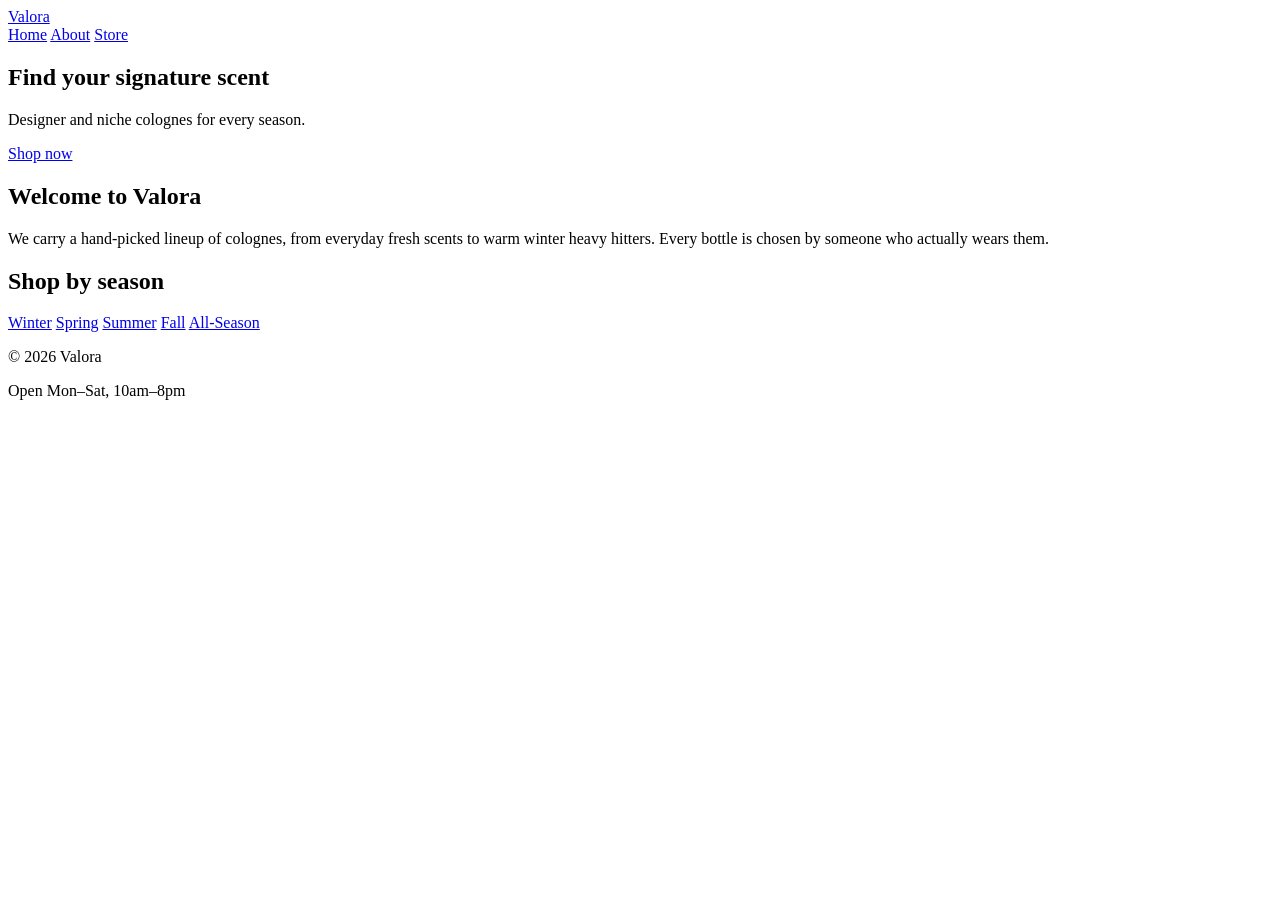
==== index.html @ 983aca22 "Did about index and stor page html" ====
<!doctype html>
<html lang="en">
  <head>
    <meta charset="UTF-8" />
    <meta name="viewport" content="width=device-width, initial-scale=1.0" />
    <title>Valora | Home</title>
    <link rel="stylesheet" href="./src/styles/main.css" />
  </head>
  <body>
    <!-- Shared header -->
    <header class="site-header">
      <a href="./index.html" class="logo">Valora</a>
      <nav>
        <a href="./index.html">Home</a>
        <a href="./about.html">About</a>
        <a href="./store.html">Store</a>
      </nav>
    </header>

    <main>
      <!-- Hero banner -->
      <section class="hero">
        <h1>Find your signature scent</h1>
        <p>Designer and niche colognes for every season.</p>
        <a href="./store.html" class="btn">Shop now</a>
      </section>

      <!-- Intro -->
      <section class="intro">
        <h2>Welcome to Valora</h2>
        <p>
          We carry a hand-picked lineup of colognes, from everyday fresh scents
          to warm winter heavy hitters. Every bottle is chosen by someone who
          actually wears them.
        </p>
      </section>

      <!-- Featured categories -->
      <section class="categories">
        <h2>Shop by season</h2>
        <div class="category-grid">
          <a href="./store.html" class="category-card">Winter</a>
          <a href="./store.html" class="category-card">Spring</a>
          <a href="./store.html" class="category-card">Summer</a>
          <a href="./store.html" class="category-card">Fall</a>
          <a href="./store.html" class="category-card">All-Season</a>
        </div>
      </section>
    </main>

    <!-- Shared footer -->
    <footer class="site-footer">
      <p>&copy; 2026 Valora</p>
      <p>Open Mon–Sat, 10am–8pm</p>
    </footer>
  </body>
</html>
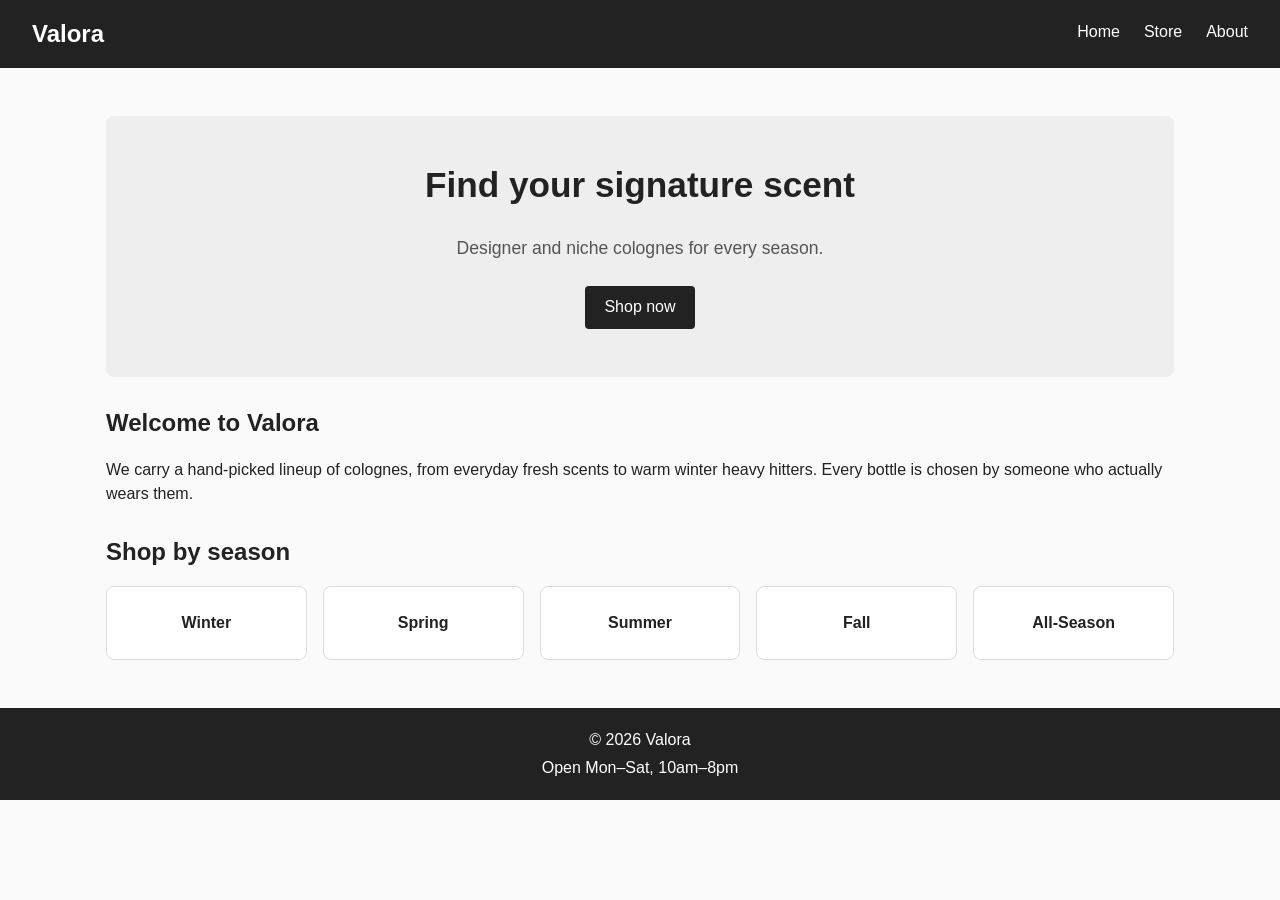
==== commit ff16ae7c: "Moved about to the right of store" ====
--- a/index.html
+++ b/index.html
@@ -12,8 +12,8 @@
       <a href="./index.html" class="logo">Valora</a>
       <nav>
         <a href="./index.html">Home</a>
+        <a href="./store.html">Store</a>
         <a href="./about.html">About</a>
-        <a href="./store.html">Store</a>
       </nav>
     </header>
 
--- a/src/styles/main.css
+++ b/src/styles/main.css
@@ -0,0 +1,267 @@
+/* Base */
+* {
+  box-sizing: border-box;
+}
+
+body {
+  margin: 0;
+  font-family: Arial, Helvetica, sans-serif;
+  color: #222;
+  background: #fafafa;
+  line-height: 1.5;
+}
+
+main {
+  max-width: 1100px;
+  margin: 0 auto;
+  padding: 1rem;
+}
+
+a {
+  color: inherit;
+}
+
+img {
+  max-width: 100%;
+}
+
+h1,
+h2,
+h3 {
+  line-height: 1.2;
+}
+
+main > section {
+  margin: 2rem 0;
+}
+
+a:focus-visible,
+button:focus-visible {
+  outline: 2px solid #d4a373;
+  outline-offset: 2px;
+}
+
+/* Header */
+.site-header {
+  display: flex;
+  flex-wrap: wrap;
+  justify-content: space-between;
+  align-items: center;
+  gap: 1rem;
+  padding: 1rem 2rem;
+  background: #222;
+  color: #fff;
+}
+
+.logo {
+  font-size: 1.5rem;
+  font-weight: bold;
+  text-decoration: none;
+}
+
+.site-header nav {
+  display: flex;
+  gap: 1.5rem;
+}
+
+.site-header nav a {
+  text-decoration: none;
+  padding-bottom: 2px;
+  border-bottom: 2px solid transparent;
+}
+
+.site-header nav a:hover {
+  color: #d4a373;
+  border-bottom-color: #d4a373;
+}
+
+/* Hero */
+.hero {
+  text-align: center;
+  padding: 3rem 1rem;
+  background: #eee;
+  border-radius: 8px;
+}
+
+.hero h1 {
+  margin-top: 0;
+  font-size: 2.2rem;
+}
+
+.hero p {
+  margin-bottom: 1.5rem;
+  color: #555;
+  font-size: 1.1rem;
+}
+
+/* Buttons */
+.btn,
+.pagination button {
+  display: inline-block;
+  padding: 0.6rem 1.2rem;
+  border: none;
+  border-radius: 4px;
+  background: #222;
+  color: #fff;
+  font-size: 1rem;
+  text-decoration: none;
+  cursor: pointer;
+  transition: background 0.2s;
+}
+
+.btn:hover,
+.pagination button:hover:not(:disabled) {
+  background: #d4a373;
+}
+
+.pagination button:disabled {
+  background: #ccc;
+  color: #777;
+  cursor: not-allowed;
+}
+
+/* Home page categories */
+.category-grid {
+  display: grid;
+  grid-template-columns: repeat(auto-fit, minmax(150px, 1fr));
+  gap: 1rem;
+}
+
+.category-card {
+  padding: 1.5rem;
+  text-align: center;
+  background: #fff;
+  border: 1px solid #ddd;
+  border-radius: 8px;
+  text-decoration: none;
+  font-weight: bold;
+  transition:
+    border-color 0.2s,
+    transform 0.2s;
+}
+
+.category-card:hover {
+  border-color: #d4a373;
+  transform: translateY(-2px);
+}
+
+/* About page sections */
+.mission,
+.story,
+.contact {
+  max-width: 750px;
+}
+
+/* About page contact list */
+.contact ul {
+  list-style: none;
+  padding: 0;
+}
+
+.contact li {
+  padding: 0.4rem 0;
+  border-bottom: 1px solid #eee;
+}
+
+/* Store product grid */
+.product-grid {
+  display: grid;
+  grid-template-columns: 1fr;
+  gap: 1rem;
+}
+
+@media (min-width: 600px) {
+  .product-grid {
+    grid-template-columns: repeat(2, 1fr);
+  }
+}
+
+@media (min-width: 900px) {
+  .product-grid {
+    grid-template-columns: repeat(3, 1fr);
+  }
+}
+
+.product-card {
+  display: flex;
+  flex-direction: column;
+  gap: 0.5rem;
+  padding: 1rem;
+  background: #fff;
+  border: 1px solid #ddd;
+  border-radius: 8px;
+  transition: box-shadow 0.2s;
+}
+
+.product-card:hover {
+  box-shadow: 0 4px 12px rgba(0, 0, 0, 0.1);
+}
+
+.product-card h3 {
+  margin: 0;
+  font-size: 1.1rem;
+}
+
+.product-card p {
+  margin: 0;
+  color: #555;
+  font-size: 0.95rem;
+}
+
+.product-card .price {
+  color: #222;
+  font-size: 1.1rem;
+  font-weight: bold;
+}
+
+.product-card img {
+  width: 100%;
+  height: 220px;
+  object-fit: contain;
+}
+
+.category-badge {
+  display: inline-block;
+  padding: 0.2rem 0.6rem;
+  background: #eee;
+  border-radius: 999px;
+  font-size: 0.8rem;
+  align-self: flex-start;
+}
+
+/* Pagination */
+.pagination {
+  display: flex;
+  justify-content: center;
+  align-items: center;
+  gap: 1rem;
+  margin: 2rem 0;
+}
+
+/* Footer */
+.site-footer {
+  text-align: center;
+  padding: 1rem;
+  background: #222;
+  color: #fff;
+}
+
+.site-footer p {
+  margin: 0.25rem 0;
+}
+
+/* Small screens */
+@media (max-width: 600px) {
+  .site-header {
+    justify-content: center;
+    padding: 1rem;
+  }
+
+  .hero {
+    padding: 2rem 1rem;
+  }
+
+  .hero h1 {
+    font-size: 1.7rem;
+  }
+}
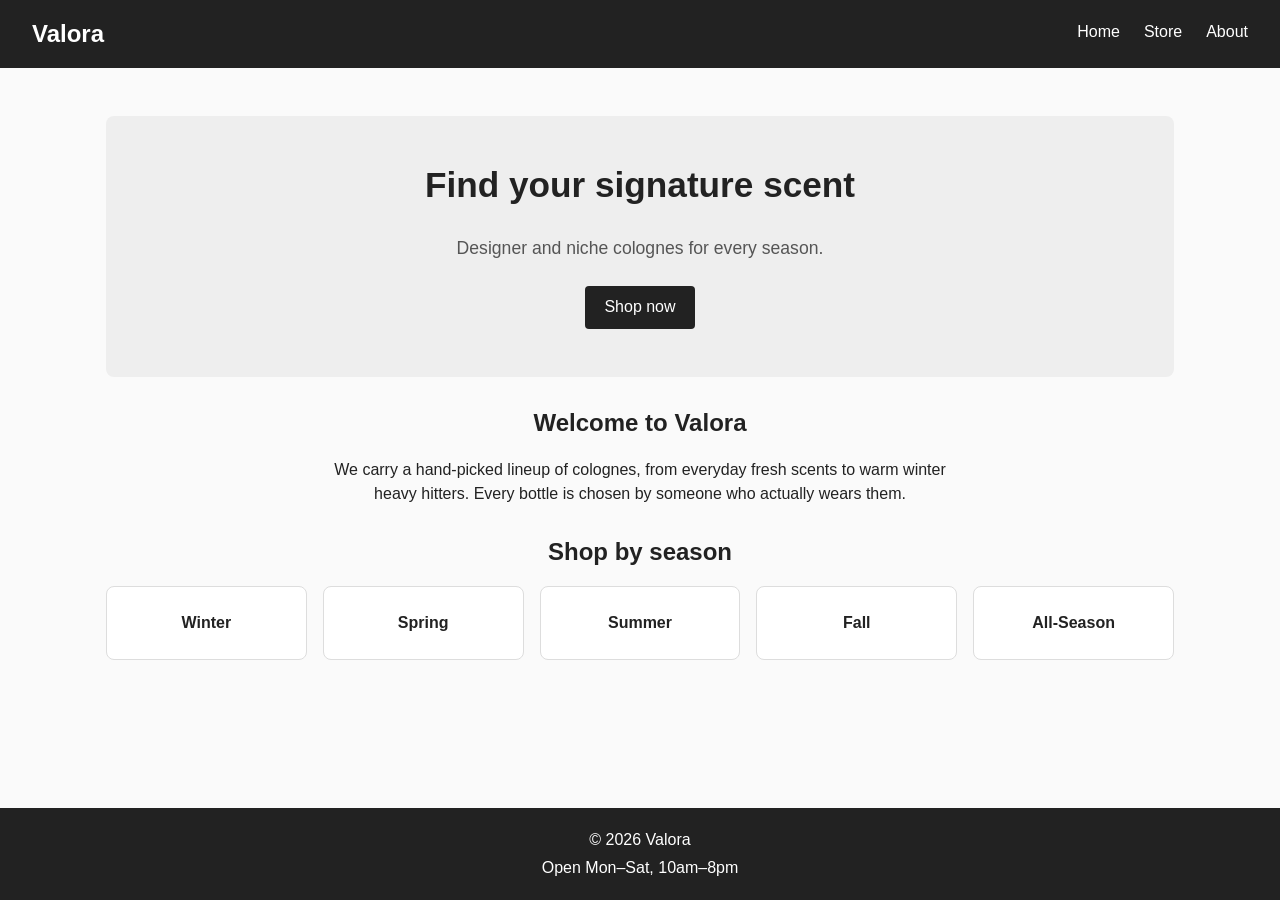
==== commit af7427e3: "Center home sections, filter store by season" ====
--- a/index.html
+++ b/index.html
@@ -39,11 +39,19 @@
       <section class="categories">
         <h2>Shop by season</h2>
         <div class="category-grid">
-          <a href="./store.html" class="category-card">Winter</a>
-          <a href="./store.html" class="category-card">Spring</a>
-          <a href="./store.html" class="category-card">Summer</a>
-          <a href="./store.html" class="category-card">Fall</a>
-          <a href="./store.html" class="category-card">All-Season</a>
+          <a href="./store.html?category=Winter" class="category-card"
+            >Winter</a
+          >
+          <a href="./store.html?category=Spring" class="category-card"
+            >Spring</a
+          >
+          <a href="./store.html?category=Summer" class="category-card"
+            >Summer</a
+          >
+          <a href="./store.html?category=Fall" class="category-card">Fall</a>
+          <a href="./store.html?category=All-Season" class="category-card"
+            >All-Season</a
+          >
         </div>
       </section>
     </main>
--- a/src/styles/main.css
+++ b/src/styles/main.css
@@ -9,9 +9,15 @@
   color: #222;
   background: #fafafa;
   line-height: 1.5;
+  /* Keeps the footer at the bottom on short pages */
+  display: flex;
+  flex-direction: column;
+  min-height: 100vh;
 }
 
 main {
+  flex: 1;
+  width: 100%;
   max-width: 1100px;
   margin: 0 auto;
   padding: 1rem;
@@ -120,6 +126,22 @@
   cursor: not-allowed;
 }
 
+/* Home page intro and categories */
+.intro,
+.categories h2 {
+  text-align: center;
+}
+
+.intro p {
+  max-width: 650px;
+  margin: 0 auto;
+}
+
+/* Store page "Show all" link */
+.filter-note {
+  margin-top: -0.5rem;
+}
+
 /* Home page categories */
 .category-grid {
   display: grid;
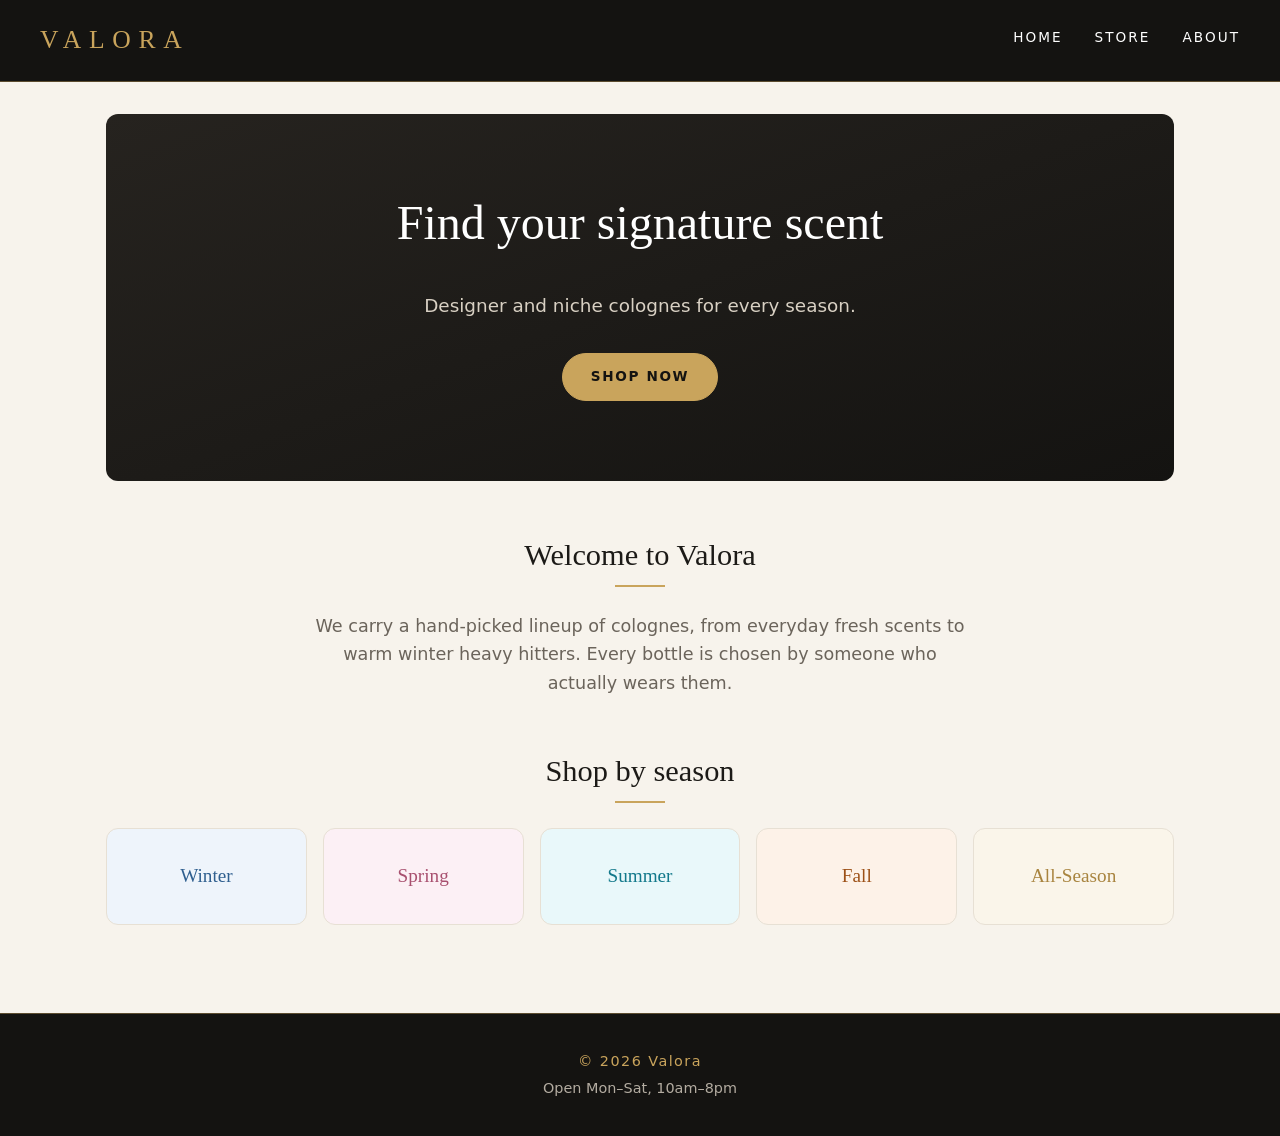
==== commit c8a804d9: "Styling" ====
--- a/index.html
+++ b/index.html
@@ -39,17 +39,27 @@
       <section class="categories">
         <h2>Shop by season</h2>
         <div class="category-grid">
-          <a href="./store.html?category=Winter" class="category-card"
+          <a
+            href="./store.html?category=Winter"
+            class="category-card season-winter"
             >Winter</a
           >
-          <a href="./store.html?category=Spring" class="category-card"
+          <a
+            href="./store.html?category=Spring"
+            class="category-card season-spring"
             >Spring</a
           >
-          <a href="./store.html?category=Summer" class="category-card"
+          <a
+            href="./store.html?category=Summer"
+            class="category-card season-summer"
             >Summer</a
           >
-          <a href="./store.html?category=Fall" class="category-card">Fall</a>
-          <a href="./store.html?category=All-Season" class="category-card"
+          <a href="./store.html?category=Fall" class="category-card season-fall"
+            >Fall</a
+          >
+          <a
+            href="./store.html?category=All-Season"
+            class="category-card season-all-season"
             >All-Season</a
           >
         </div>
--- a/src/styles/main.css
+++ b/src/styles/main.css
@@ -1,3 +1,19 @@
+/* Colors and fonts used across the site */
+:root {
+  --ink: #1c1a17;
+  --charcoal: #141311;
+  --text: #2b2824;
+  --muted: #6b645b;
+  --cream: #f7f3ec;
+  --card: #ffffff;
+  --line: #e7e0d4;
+  --gold: #c9a45c;
+  --gold-dark: #a8843f;
+  --serif: Georgia, 'Times New Roman', serif;
+  --sans:
+    system-ui, -apple-system, 'Segoe UI', Roboto, Helvetica, Arial, sans-serif;
+}
+
 /* Base */
 * {
   box-sizing: border-box;
@@ -5,10 +21,10 @@
 
 body {
   margin: 0;
-  font-family: Arial, Helvetica, sans-serif;
-  color: #222;
-  background: #fafafa;
-  line-height: 1.5;
+  font-family: var(--sans);
+  color: var(--text);
+  background: var(--cream);
+  line-height: 1.6;
   /* Keeps the footer at the bottom on short pages */
   display: flex;
   flex-direction: column;
@@ -20,7 +36,7 @@
   width: 100%;
   max-width: 1100px;
   margin: 0 auto;
-  padding: 1rem;
+  padding: 2rem 1rem;
 }
 
 a {
@@ -34,17 +50,65 @@
 h1,
 h2,
 h3 {
+  font-family: var(--serif);
+  font-weight: normal;
   line-height: 1.2;
+  color: var(--ink);
+}
+
+h2 {
+  font-size: 1.9rem;
 }
 
 main > section {
-  margin: 2rem 0;
+  margin: 3.5rem 0;
+}
+
+main > section:first-child {
+  margin-top: 0;
+}
+
+/* Store page title */
+main > h1 {
+  margin-top: 0;
+  text-align: center;
+  font-size: 2.4rem;
+}
+
+/* Thin gold line under section headings */
+.intro h2::after,
+.categories h2::after,
+.mission h2::after,
+.story h2::after,
+.contact h2::after {
+  content: '';
+  display: block;
+  width: 50px;
+  height: 2px;
+  margin-top: 0.75rem;
+  background: var(--gold);
+}
+
+.intro h2::after,
+.categories h2::after,
+.mission h2::after,
+.story h2::after,
+.contact h2::after {
+  margin-left: auto;
+  margin-right: auto;
+}
+
+/* Center the About page headings */
+.mission h2,
+.story h2,
+.contact h2 {
+  text-align: center;
 }
 
 a:focus-visible,
 button:focus-visible {
-  outline: 2px solid #d4a373;
-  outline-offset: 2px;
+  outline: 2px solid var(--gold);
+  outline-offset: 3px;
 }
 
 /* Header */
@@ -54,75 +118,104 @@
   justify-content: space-between;
   align-items: center;
   gap: 1rem;
-  padding: 1rem 2rem;
-  background: #222;
+  padding: 1.25rem 2.5rem;
+  background: var(--charcoal);
   color: #fff;
+  border-bottom: 1px solid rgba(201, 164, 92, 0.4);
 }
 
 .logo {
-  font-size: 1.5rem;
-  font-weight: bold;
+  font-family: var(--serif);
+  font-size: 1.6rem;
+  letter-spacing: 0.3em;
+  text-transform: uppercase;
   text-decoration: none;
+  color: var(--gold);
 }
 
 .site-header nav {
   display: flex;
-  gap: 1.5rem;
+  gap: 2rem;
 }
 
 .site-header nav a {
   text-decoration: none;
-  padding-bottom: 2px;
-  border-bottom: 2px solid transparent;
+  font-size: 0.85rem;
+  letter-spacing: 0.15em;
+  text-transform: uppercase;
+  padding-bottom: 4px;
+  border-bottom: 1px solid transparent;
+  transition:
+    color 0.2s,
+    border-color 0.2s;
 }
 
 .site-header nav a:hover {
-  color: #d4a373;
-  border-bottom-color: #d4a373;
+  color: var(--gold);
+  border-bottom-color: var(--gold);
 }
 
 /* Hero */
 .hero {
   text-align: center;
-  padding: 3rem 1rem;
-  background: #eee;
-  border-radius: 8px;
+  padding: 5rem 1.5rem;
+  background: linear-gradient(160deg, #26231f, var(--charcoal));
+  border-radius: 12px;
+  color: #fff;
 }
 
 .hero h1 {
   margin-top: 0;
-  font-size: 2.2rem;
+  color: #fff;
+  font-size: 3rem;
 }
 
 .hero p {
-  margin-bottom: 1.5rem;
-  color: #555;
-  font-size: 1.1rem;
+  margin: 0 auto 2rem;
+  max-width: 520px;
+  color: #d8d0c3;
+  font-size: 1.15rem;
 }
 
 /* Buttons */
 .btn,
 .pagination button {
   display: inline-block;
-  padding: 0.6rem 1.2rem;
-  border: none;
-  border-radius: 4px;
-  background: #222;
-  color: #fff;
-  font-size: 1rem;
+  padding: 0.75rem 1.75rem;
+  border: 1px solid var(--gold);
+  border-radius: 999px;
+  background: var(--gold);
+  color: var(--charcoal);
+  font-family: var(--sans);
+  font-size: 0.85rem;
+  font-weight: 600;
+  letter-spacing: 0.12em;
+  text-transform: uppercase;
   text-decoration: none;
   cursor: pointer;
-  transition: background 0.2s;
+  transition:
+    background 0.2s,
+    color 0.2s,
+    transform 0.2s;
 }
 
 .btn:hover,
 .pagination button:hover:not(:disabled) {
-  background: #d4a373;
+  background: transparent;
+  color: var(--gold);
+  transform: translateY(-1px);
+}
+
+/* On the light store page, hover goes dark instead of see-through */
+.pagination button:hover:not(:disabled) {
+  background: var(--charcoal);
+  border-color: var(--charcoal);
 }
 
 .pagination button:disabled {
-  background: #ccc;
-  color: #777;
+  background: transparent;
+  border-color: var(--line);
+  color: #b3aca1;
   cursor: not-allowed;
 }
 
@@ -135,11 +228,19 @@
 .intro p {
   max-width: 650px;
   margin: 0 auto;
+  color: var(--muted);
+  font-size: 1.1rem;
 }
 
 /* Store page "Show all" link */
 .filter-note {
-  margin-top: -0.5rem;
+  margin: -0.5rem 0 1.5rem;
+  text-align: center;
+}
+
+.filter-note a {
+  color: var(--gold-dark);
+  font-size: 0.9rem;
 }
 
 /* Home page categories */
@@ -150,21 +251,61 @@
 }
 
 .category-card {
-  padding: 1.5rem;
-  text-align: center;
-  background: #fff;
-  border: 1px solid #ddd;
-  border-radius: 8px;
+  padding: 2rem 1rem;
+  text-align: center;
+  background: var(--card);
+  border: 1px solid var(--line);
+  border-radius: 12px;
   text-decoration: none;
-  font-weight: bold;
+  font-family: var(--serif);
+  font-size: 1.2rem;
+  color: var(--ink);
   transition:
     border-color 0.2s,
-    transform 0.2s;
+    transform 0.2s,
+    box-shadow 0.2s;
 }
 
 .category-card:hover {
-  border-color: #d4a373;
-  transform: translateY(-2px);
+  border-color: var(--season, var(--gold));
+  transform: translateY(-3px);
+  box-shadow: 0 10px 24px rgba(28, 26, 23, 0.08);
+}
+
+/* Season colors: soft tint and colored text */
+.category-card[class*='season-'] {
+  background: var(--season-tint);
+  color: var(--season-text);
+}
+
+.season-winter {
+  --season: #5b8fc7;
+  --season-tint: #eef4fb;
+  --season-text: #2f5f8f;
+}
+
+.season-spring {
+  --season: #d987a8;
+  --season-tint: #fcf0f5;
+  --season-text: #a8506f;
+}
+
+.season-summer {
+  --season: #22a8bf;
+  --season-tint: #e9f8fa;
+  --season-text: #13798b;
+}
+
+.season-fall {
+  --season: #d2772f;
+  --season-tint: #fdf2e8;
+  --season-text: #9c5016;
+}
+
+.season-all-season {
+  --season: var(--gold);
+  --season-tint: #faf5ea;
+  --season-text: var(--gold-dark);
 }
 
 /* About page sections */
@@ -172,24 +313,37 @@
 .story,
 .contact {
   max-width: 750px;
+  margin-left: auto;
+  margin-right: auto;
+}
+
+.mission p,
+.story p {
+  color: var(--muted);
+  font-size: 1.05rem;
 }
 
 /* About page contact list */
 .contact ul {
   list-style: none;
   padding: 0;
+  text-align: center;
 }
 
 .contact li {
-  padding: 0.4rem 0;
-  border-bottom: 1px solid #eee;
+  padding: 0.35rem 0;
+}
+
+.contact strong {
+  color: var(--gold-dark);
+  font-weight: 600;
 }
 
 /* Store product grid */
 .product-grid {
   display: grid;
   grid-template-columns: 1fr;
-  gap: 1rem;
+  gap: 1.5rem;
 }
 
 @media (min-width: 600px) {
@@ -207,47 +361,58 @@
 .product-card {
   display: flex;
   flex-direction: column;
-  gap: 0.5rem;
-  padding: 1rem;
-  background: #fff;
-  border: 1px solid #ddd;
-  border-radius: 8px;
-  transition: box-shadow 0.2s;
+  gap: 0.6rem;
+  padding: 1rem 1rem 1.5rem;
+  background: var(--card);
+  border: 1px solid var(--line);
+  border-radius: 12px;
+  transition:
+    box-shadow 0.25s,
+    transform 0.25s;
 }
 
 .product-card:hover {
-  box-shadow: 0 4px 12px rgba(0, 0, 0, 0.1);
+  transform: translateY(-4px);
+  box-shadow: 0 14px 30px rgba(28, 26, 23, 0.1);
 }
 
 .product-card h3 {
-  margin: 0;
-  font-size: 1.1rem;
+  margin: 0.4rem 0 0;
+  font-size: 1.25rem;
 }
 
 .product-card p {
   margin: 0;
-  color: #555;
+  color: var(--muted);
   font-size: 0.95rem;
 }
 
 .product-card .price {
-  color: #222;
-  font-size: 1.1rem;
-  font-weight: bold;
-}
-
+  color: var(--gold-dark);
+  font-size: 1.15rem;
+  font-weight: 600;
+}
+
+/* Soft panel behind each bottle */
 .product-card img {
   width: 100%;
-  height: 220px;
+  height: 240px;
+  padding: 1rem;
   object-fit: contain;
+  background: linear-gradient(180deg, #faf8f4, #efe9df);
+  border-radius: 8px;
 }
 
 .category-badge {
   display: inline-block;
-  padding: 0.2rem 0.6rem;
-  background: #eee;
+  padding: 0.2rem 0.75rem;
+  border: 1px solid var(--gold);
   border-radius: 999px;
-  font-size: 0.8rem;
+  color: var(--gold-dark);
+  font-size: 0.7rem;
+  font-weight: 600;
+  letter-spacing: 0.12em;
+  text-transform: uppercase;
   align-self: flex-start;
 }
 
@@ -256,34 +421,64 @@
   display: flex;
   justify-content: center;
   align-items: center;
-  gap: 1rem;
-  margin: 2rem 0;
+  gap: 1.25rem;
+  margin: 3rem 0 1rem;
+}
+
+#page-indicator {
+  color: var(--muted);
+  font-size: 0.9rem;
+  letter-spacing: 0.08em;
 }
 
 /* Footer */
 .site-footer {
   text-align: center;
-  padding: 1rem;
-  background: #222;
-  color: #fff;
+  padding: 2rem 1rem;
+  background: var(--charcoal);
+  color: #b3aca1;
+  font-size: 0.9rem;
+  border-top: 1px solid rgba(201, 164, 92, 0.4);
 }
 
 .site-footer p {
   margin: 0.25rem 0;
+}
+
+.site-footer p:first-child {
+  color: var(--gold);
+  letter-spacing: 0.1em;
 }
 
 /* Small screens */
 @media (max-width: 600px) {
   .site-header {
-    justify-content: center;
+    flex-direction: column;
     padding: 1rem;
   }
 
+  .site-header nav {
+    gap: 1.25rem;
+  }
+
   .hero {
-    padding: 2rem 1rem;
+    padding: 3rem 1rem;
   }
 
   .hero h1 {
-    font-size: 1.7rem;
-  }
-}
+    font-size: 2rem;
+  }
+
+  h2,
+  main > h1 {
+    font-size: 1.6rem;
+  }
+
+  .pagination {
+    gap: 0.75rem;
+  }
+
+  .pagination button {
+    padding: 0.65rem 1.1rem;
+  }
+}
